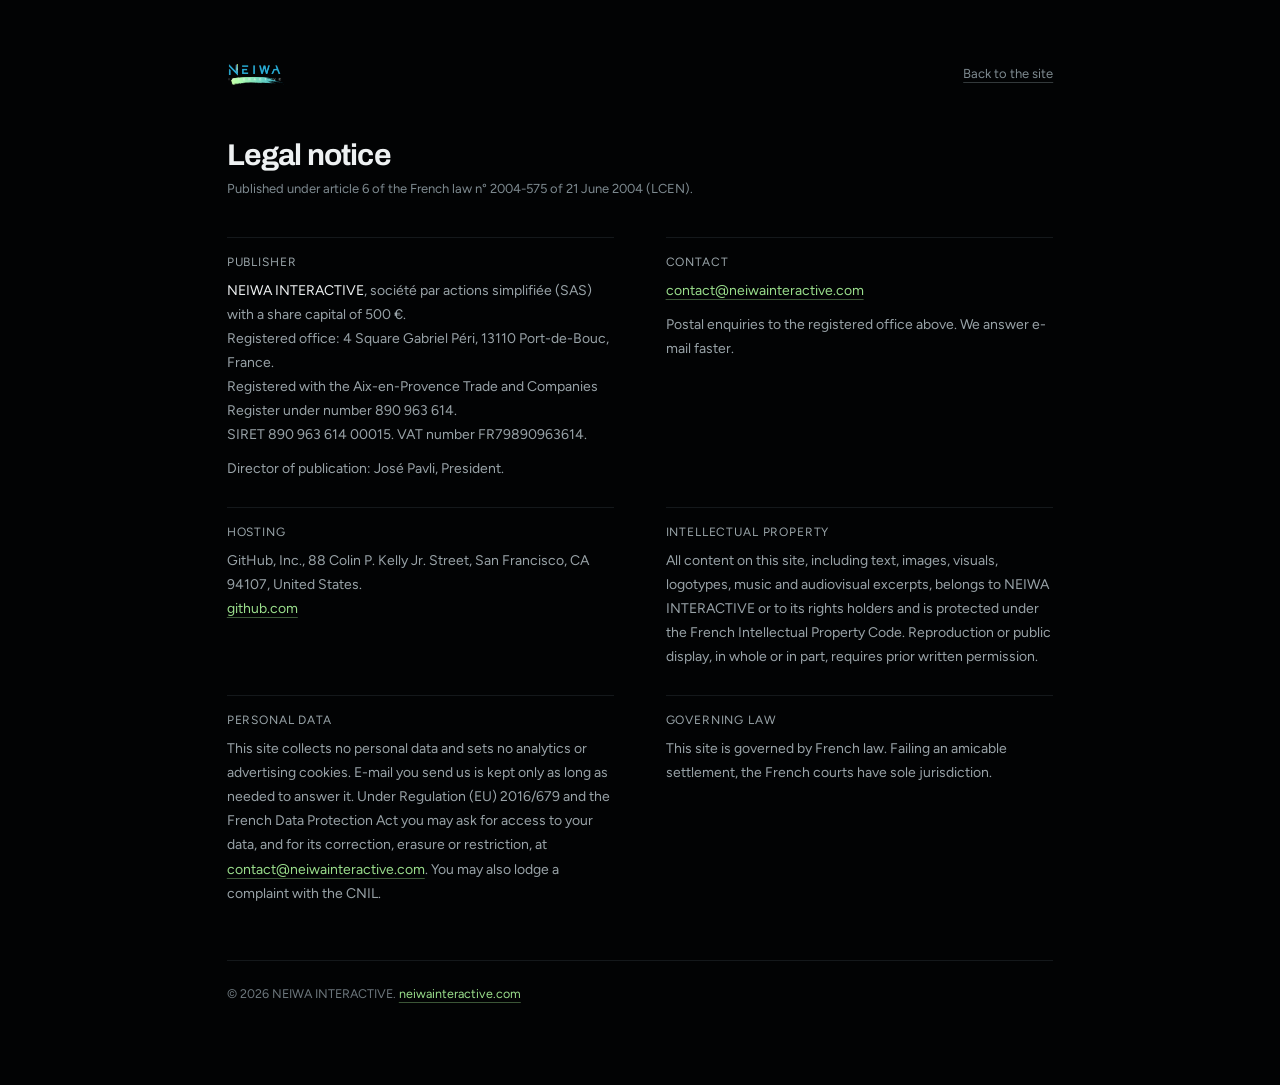
==== legal.html @ 2dc62b28 "Site NEIWA INTERACTIVE Site statique de la maison de production : accueil et mentions légales.  Co-A" ====
<!doctype html>
<html lang="en">
<head>
<meta charset="utf-8">
<meta name="viewport" content="width=device-width, initial-scale=1">
<title>Legal notice — NEIWA INTERACTIVE</title>
<meta name="description" content="Legal notice and privacy statement for neiwainteractive.com.">
<meta name="robots" content="noindex">
<link rel="icon" href="img/favicon.png" type="image/png">
<link rel="preconnect" href="https://fonts.googleapis.com">
<link rel="preconnect" href="https://fonts.gstatic.com" crossorigin>
<link rel="stylesheet" href="https://fonts.googleapis.com/css2?family=Archivo:wght@700&family=Figtree:wght@300;400&display=swap">
<style>
  /* Mentions legales : une page a part, petite, sobre, sans animation. */
  :root { --black:#020304; --line:#14181b; --white:#eef1f2; --dim:#7e8a90; --green:#9ade8c;
          --disp:"Archivo","Helvetica Neue",Arial,sans-serif; --body:"Figtree","Helvetica Neue",Arial,sans-serif;
          --pad:clamp(22px,6vw,96px); }
  * { box-sizing: border-box; }
  body { margin: 0; background: var(--black); color: var(--white); font: 400 14px/1.72 var(--body); -webkit-font-smoothing: antialiased; }
  .hold { max-width: 980px; margin-inline: auto; padding: clamp(40px,7vh,72px) var(--pad) clamp(56px,9vh,96px); }
  a { color: var(--green); text-decoration: underline; text-underline-offset: 4px; text-decoration-color: rgb(154 222 140 / .38); }
  a:hover { text-decoration-color: var(--green); }
  :focus-visible { outline: 2px solid #3fb7e0; outline-offset: 4px; }
  .top { display: flex; align-items: center; justify-content: space-between; gap: 20px; flex-wrap: wrap; }
  .top img { height: 21px; width: auto; display: block; }
  .top a { font-size: 13px; color: var(--dim); text-decoration-color: rgb(126 138 144 / .4); }
  .top a:hover { color: var(--white); }
  h1 { font: 700 clamp(22px,2.6vw,30px)/1.1 var(--disp); letter-spacing: -.028em; margin: clamp(38px,6vh,62px) 0 6px; }
  .sub { color: var(--dim); font-size: 13px; }
  .grid { display: grid; grid-template-columns: repeat(auto-fit, minmax(min(100%, 280px), 1fr));
          gap: 26px clamp(28px,4vw,56px); margin-top: clamp(30px,4vh,44px); }
  section { border-top: 1px solid var(--line); padding-top: 16px; }
  h2 { font: 400 12px/1.4 var(--body); letter-spacing: .07em; text-transform: uppercase; color: #9aa5aa; margin: 0 0 8px; }
  p { margin: 0 0 10px; color: #99a3a8; }
  p:last-child { margin-bottom: 0; }
  strong { color: var(--white); font-weight: 400; }
  footer { border-top: 1px solid var(--line); margin-top: clamp(40px,6vh,64px); padding-top: 22px; color: #6d777d; font-size: 12.5px; }
</style>
</head>
<body>
<div class="hold">

  <div class="top">
    <a href="index.html" aria-label="NEIWA INTERACTIVE"><img src="img/neiwa-logo-light.png" alt="NEIWA INTERACTIVE" width="900" height="331"></a>
    <a href="index.html">Back to the site</a>
  </div>

  <h1>Legal notice</h1>
  <p class="sub">Published under article 6 of the French law n° 2004-575 of 21 June 2004 (LCEN).</p>

  <div class="grid">

    <section>
      <h2>Publisher</h2>
      <p><strong>NEIWA INTERACTIVE</strong>, société par actions simplifiée (SAS) with a share capital of 500 €.<br>
        Registered office: 4 Square Gabriel Péri, 13110 Port-de-Bouc, France.<br>
        Registered with the Aix-en-Provence Trade and Companies Register under number 890 963 614.<br>
        SIRET 890 963 614 00015. VAT number FR79890963614.</p>
      <p>Director of publication: José Pavli, President.</p>
    </section>

    <section>
      <h2>Contact</h2>
      <p><a href="mailto:contact@neiwainteractive.com">contact@neiwainteractive.com</a></p>
      <p>Postal enquiries to the registered office above. We answer e-mail faster.</p>
    </section>

    <section>
      <h2>Hosting</h2>
      <p>GitHub, Inc., 88 Colin P. Kelly Jr. Street, San Francisco, CA 94107, United States.<br>
        <a href="https://github.com" rel="noopener">github.com</a></p>
    </section>

    <section>
      <h2>Intellectual property</h2>
      <p>All content on this site, including text, images, visuals, logotypes, music and audiovisual
        excerpts, belongs to NEIWA INTERACTIVE or to its rights holders and is protected under the French
        Intellectual Property Code. Reproduction or public display, in whole or in part, requires prior
        written permission.</p>
    </section>

    <section>
      <h2>Personal data</h2>
      <p>This site collects no personal data and sets no analytics or advertising cookies. E-mail you send
        us is kept only as long as needed to answer it. Under Regulation (EU) 2016/679 and the French Data
        Protection Act you may ask for access to your data, and for its correction, erasure or restriction,
        at <a href="mailto:contact@neiwainteractive.com">contact@neiwainteractive.com</a>. You may also
        lodge a complaint with the CNIL.</p>
    </section>

    <section>
      <h2>Governing law</h2>
      <p>This site is governed by French law. Failing an amicable settlement, the French courts have sole
        jurisdiction.</p>
    </section>

  </div>

  <footer>© <span id="y">2026</span> NEIWA INTERACTIVE. <a href="index.html">neiwainteractive.com</a></footer>

</div>
<script>document.getElementById("y").textContent = new Date().getFullYear();</script>
</body>
</html>
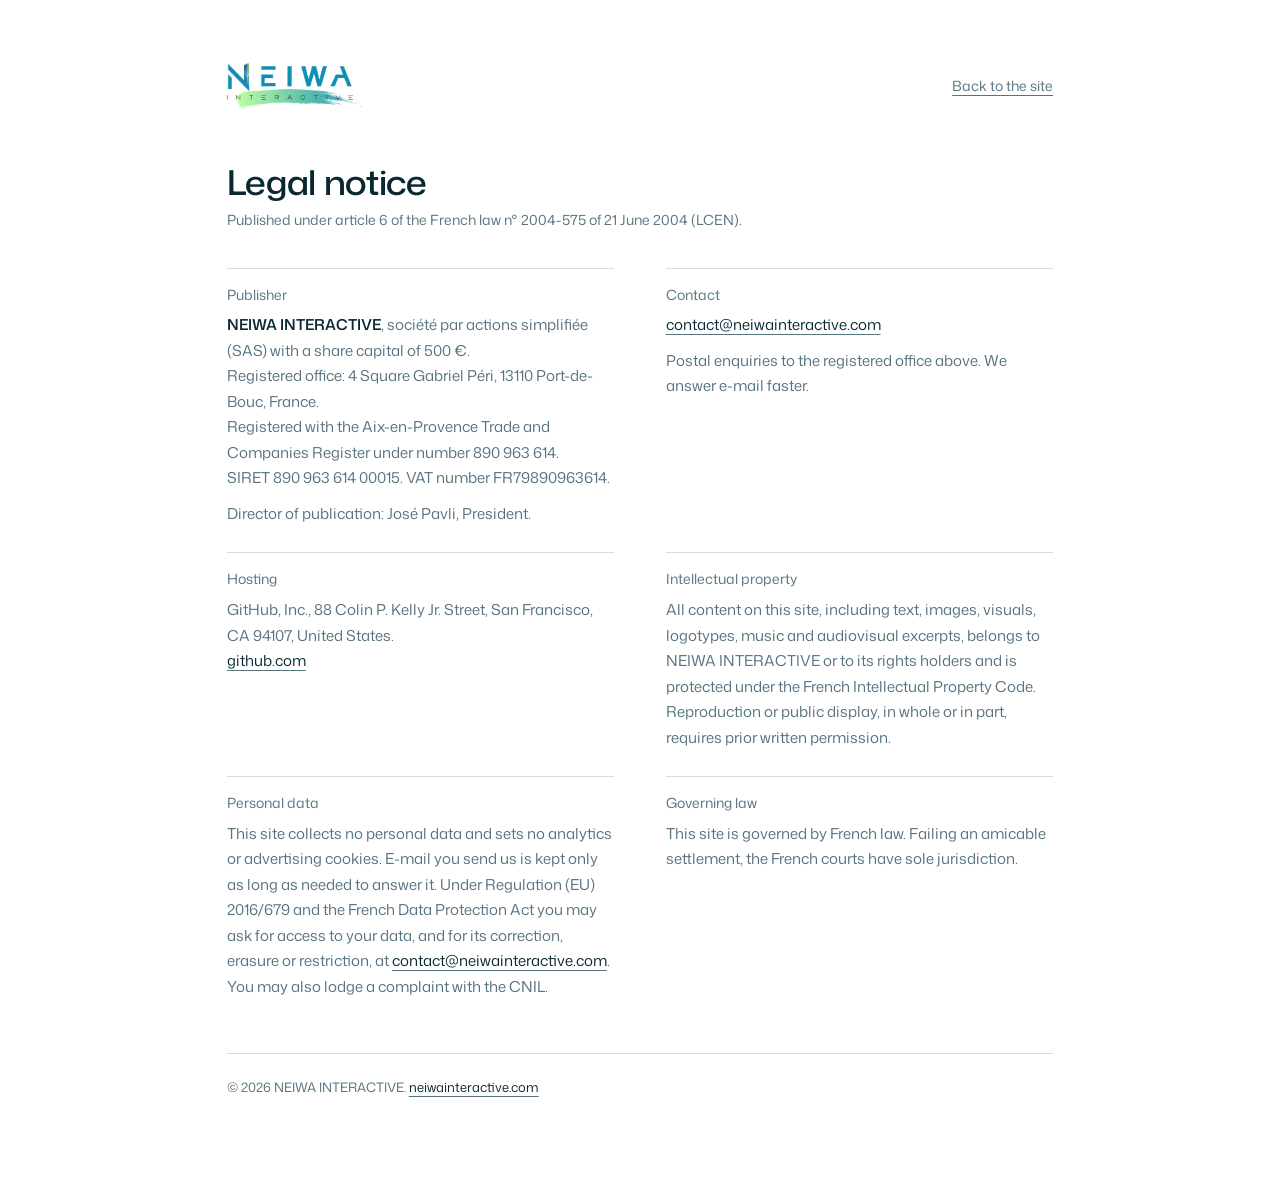
==== commit b8aae1ba: "Nouveau site Neiwa Interactive (version claire) Accueil refait : catalogue des bandes originales ave" ====
--- a/legal.html
+++ b/legal.html
@@ -7,41 +7,44 @@
 <meta name="description" content="Legal notice and privacy statement for neiwainteractive.com.">
 <meta name="robots" content="noindex">
 <link rel="icon" href="img/favicon.png" type="image/png">
-<link rel="preconnect" href="https://fonts.googleapis.com">
-<link rel="preconnect" href="https://fonts.gstatic.com" crossorigin>
-<link rel="stylesheet" href="https://fonts.googleapis.com/css2?family=Archivo:wght@700&family=Figtree:wght@300;400&display=swap">
 <style>
-  /* Mentions legales : une page a part, petite, sobre, sans animation. */
-  :root { --black:#020304; --line:#14181b; --white:#eef1f2; --dim:#7e8a90; --green:#9ade8c;
-          --disp:"Archivo","Helvetica Neue",Arial,sans-serif; --body:"Figtree","Helvetica Neue",Arial,sans-serif;
+  /* Mentions legales : une page a part, petite, sobre, sans animation. Memes couleurs et meme police que l'accueil. */
+  @font-face { font-family: "Mona Sans"; src: url(polices/mona-sans-latin.woff2) format("woff2");
+    font-weight: 200 900; font-stretch: 75% 125%; font-display: swap;
+    unicode-range: U+0000-00FF, U+0131, U+0152-0153, U+02BB-02BC, U+02C6, U+02DA, U+02DC, U+2000-206F, U+20AC, U+2122, U+2212; }
+  @font-face { font-family: "Mona Sans"; src: url(polices/mona-sans-latin-ext.woff2) format("woff2");
+    font-weight: 200 900; font-stretch: 75% 125%; font-display: swap;
+    unicode-range: U+0100-02BA, U+1E00-1E9F, U+20A0-20AB; }
+  :root { --papier:#ffffff; --filet:#d4dee2; --encre:#0b2832; --second:#577280; --bleu:#1088b0;
+          --police:"Mona Sans","Segoe UI",sans-serif;
           --pad:clamp(22px,6vw,96px); }
   * { box-sizing: border-box; }
-  body { margin: 0; background: var(--black); color: var(--white); font: 400 14px/1.72 var(--body); -webkit-font-smoothing: antialiased; }
+  body { margin: 0; background: var(--papier); color: var(--encre); font: 400 15px/1.7 var(--police); -webkit-font-smoothing: antialiased; }
   .hold { max-width: 980px; margin-inline: auto; padding: clamp(40px,7vh,72px) var(--pad) clamp(56px,9vh,96px); }
-  a { color: var(--green); text-decoration: underline; text-underline-offset: 4px; text-decoration-color: rgb(154 222 140 / .38); }
-  a:hover { text-decoration-color: var(--green); }
-  :focus-visible { outline: 2px solid #3fb7e0; outline-offset: 4px; }
+  a { color: var(--encre); text-decoration: underline; text-decoration-thickness: 1px; text-underline-offset: 4px; text-decoration-color: var(--second); }
+  a:hover { color: var(--bleu); text-decoration-color: var(--bleu); }
+  :focus-visible { outline: 2px solid var(--bleu); outline-offset: 4px; }
   .top { display: flex; align-items: center; justify-content: space-between; gap: 20px; flex-wrap: wrap; }
-  .top img { height: 21px; width: auto; display: block; }
-  .top a { font-size: 13px; color: var(--dim); text-decoration-color: rgb(126 138 144 / .4); }
-  .top a:hover { color: var(--white); }
-  h1 { font: 700 clamp(22px,2.6vw,30px)/1.1 var(--disp); letter-spacing: -.028em; margin: clamp(38px,6vh,62px) 0 6px; }
-  .sub { color: var(--dim); font-size: 13px; }
+  .top img { height: 46px; width: auto; display: block; }
+  .top a { font-size: 14px; color: var(--second); }
+  .top a:hover { color: var(--bleu); }
+  h1 { font: 520 clamp(24px,2.8vw,34px)/1.15 var(--police); font-stretch: 112%; letter-spacing: -.01em; margin: clamp(38px,6vh,62px) 0 6px; }
+  .sub { color: var(--second); font-size: 14px; }
   .grid { display: grid; grid-template-columns: repeat(auto-fit, minmax(min(100%, 280px), 1fr));
           gap: 26px clamp(28px,4vw,56px); margin-top: clamp(30px,4vh,44px); }
-  section { border-top: 1px solid var(--line); padding-top: 16px; }
-  h2 { font: 400 12px/1.4 var(--body); letter-spacing: .07em; text-transform: uppercase; color: #9aa5aa; margin: 0 0 8px; }
-  p { margin: 0 0 10px; color: #99a3a8; }
+  section { border-top: 1px solid var(--filet); padding-top: 16px; }
+  h2 { font: 400 14px/1.4 var(--police); color: var(--second); margin: 0 0 8px; }
+  p { margin: 0 0 10px; color: var(--second); }
   p:last-child { margin-bottom: 0; }
-  strong { color: var(--white); font-weight: 400; }
-  footer { border-top: 1px solid var(--line); margin-top: clamp(40px,6vh,64px); padding-top: 22px; color: #6d777d; font-size: 12.5px; }
+  strong { color: var(--encre); font-weight: 560; }
+  footer { border-top: 1px solid var(--filet); margin-top: clamp(40px,6vh,64px); padding-top: 22px; color: var(--second); font-size: 13px; }
 </style>
 </head>
 <body>
 <div class="hold">
 
   <div class="top">
-    <a href="index.html" aria-label="NEIWA INTERACTIVE"><img src="img/neiwa-logo-light.png" alt="NEIWA INTERACTIVE" width="900" height="331"></a>
+    <a href="index.html" aria-label="NEIWA INTERACTIVE"><img src="img/logo-origine.png" alt="NEIWA INTERACTIVE" width="383" height="130"></a>
     <a href="index.html">Back to the site</a>
   </div>
 
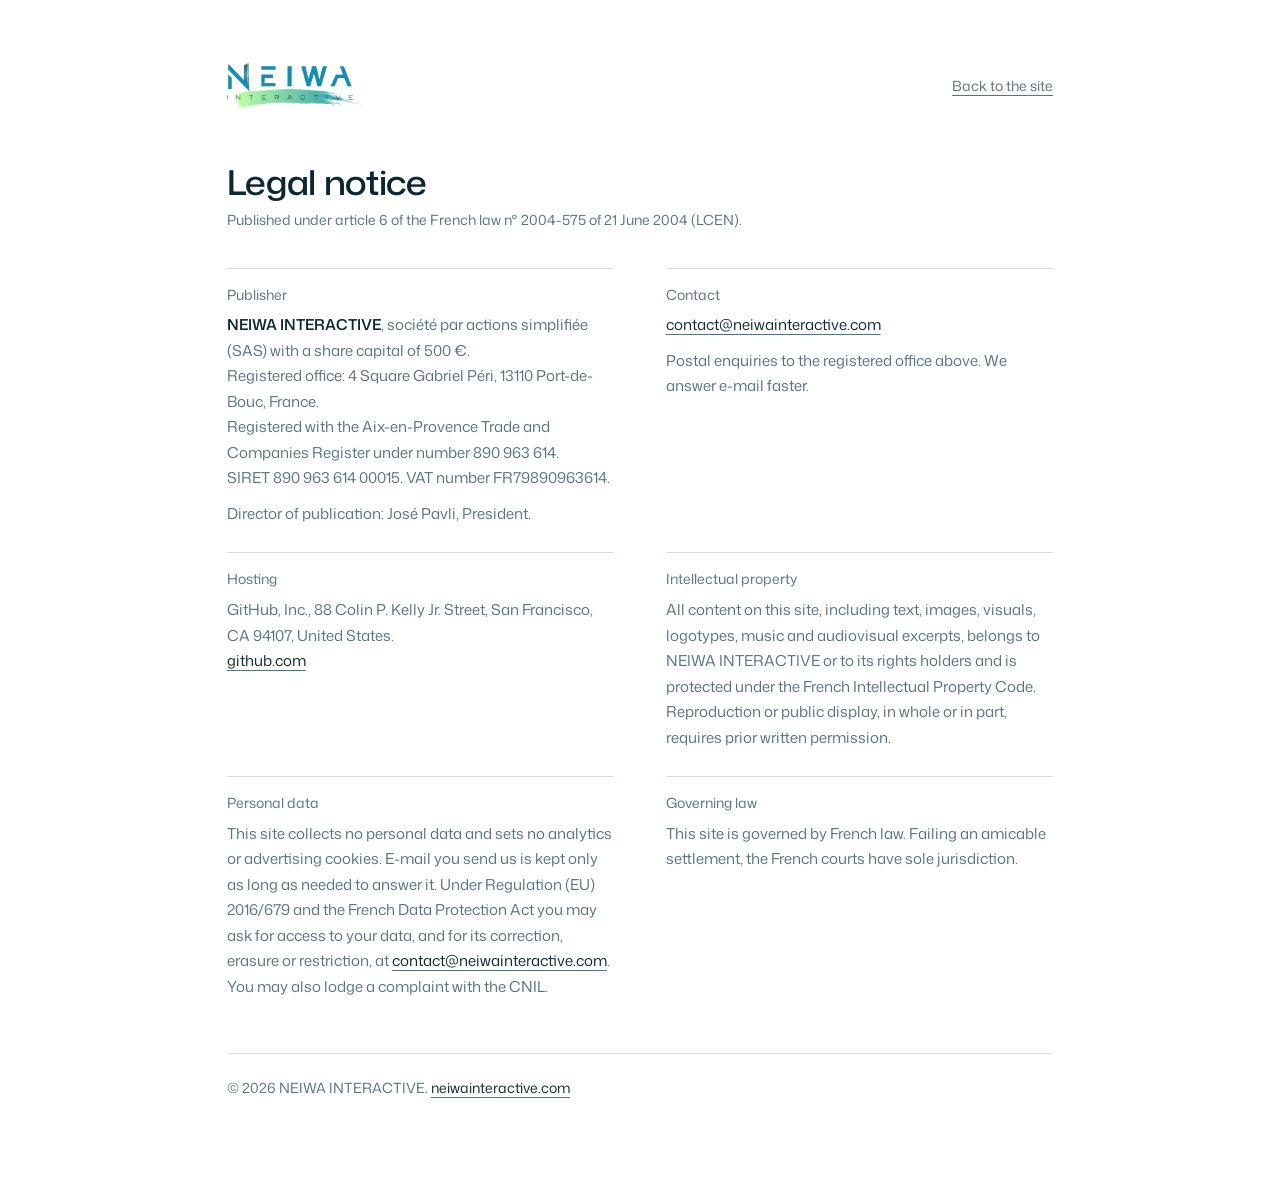
==== commit 42352dbe: "Version téléphone et tablette : menu et liens utilisables au doigt Téléphone : le menu passe sous le" ====
--- a/legal.html
+++ b/legal.html
@@ -37,7 +37,13 @@
   p { margin: 0 0 10px; color: var(--second); }
   p:last-child { margin-bottom: 0; }
   strong { color: var(--encre); font-weight: 560; }
-  footer { border-top: 1px solid var(--filet); margin-top: clamp(40px,6vh,64px); padding-top: 22px; color: var(--second); font-size: 13px; }
+  footer { border-top: 1px solid var(--filet); margin-top: clamp(40px,6vh,64px); padding-top: 22px; color: var(--second); font-size: 14px; }
+  html { -webkit-text-size-adjust: 100%; text-size-adjust: 100%; }
+  /* Au doigt : chaque lien offre au moins 44 px de haut. */
+  @media (max-width: 900px), (pointer: coarse) {
+    .top a + a, footer a, a.seul { display: inline-block; padding: 12px 0; }
+    footer { padding-top: 10px; }
+  }
 </style>
 </head>
 <body>
@@ -64,14 +70,14 @@
 
     <section>
       <h2>Contact</h2>
-      <p><a href="mailto:contact@neiwainteractive.com">contact@neiwainteractive.com</a></p>
+      <p><a class="seul" href="mailto:contact@neiwainteractive.com">contact@neiwainteractive.com</a></p>
       <p>Postal enquiries to the registered office above. We answer e-mail faster.</p>
     </section>
 
     <section>
       <h2>Hosting</h2>
       <p>GitHub, Inc., 88 Colin P. Kelly Jr. Street, San Francisco, CA 94107, United States.<br>
-        <a href="https://github.com" rel="noopener">github.com</a></p>
+        <a class="seul" href="https://github.com" rel="noopener">github.com</a></p>
     </section>
 
     <section>
